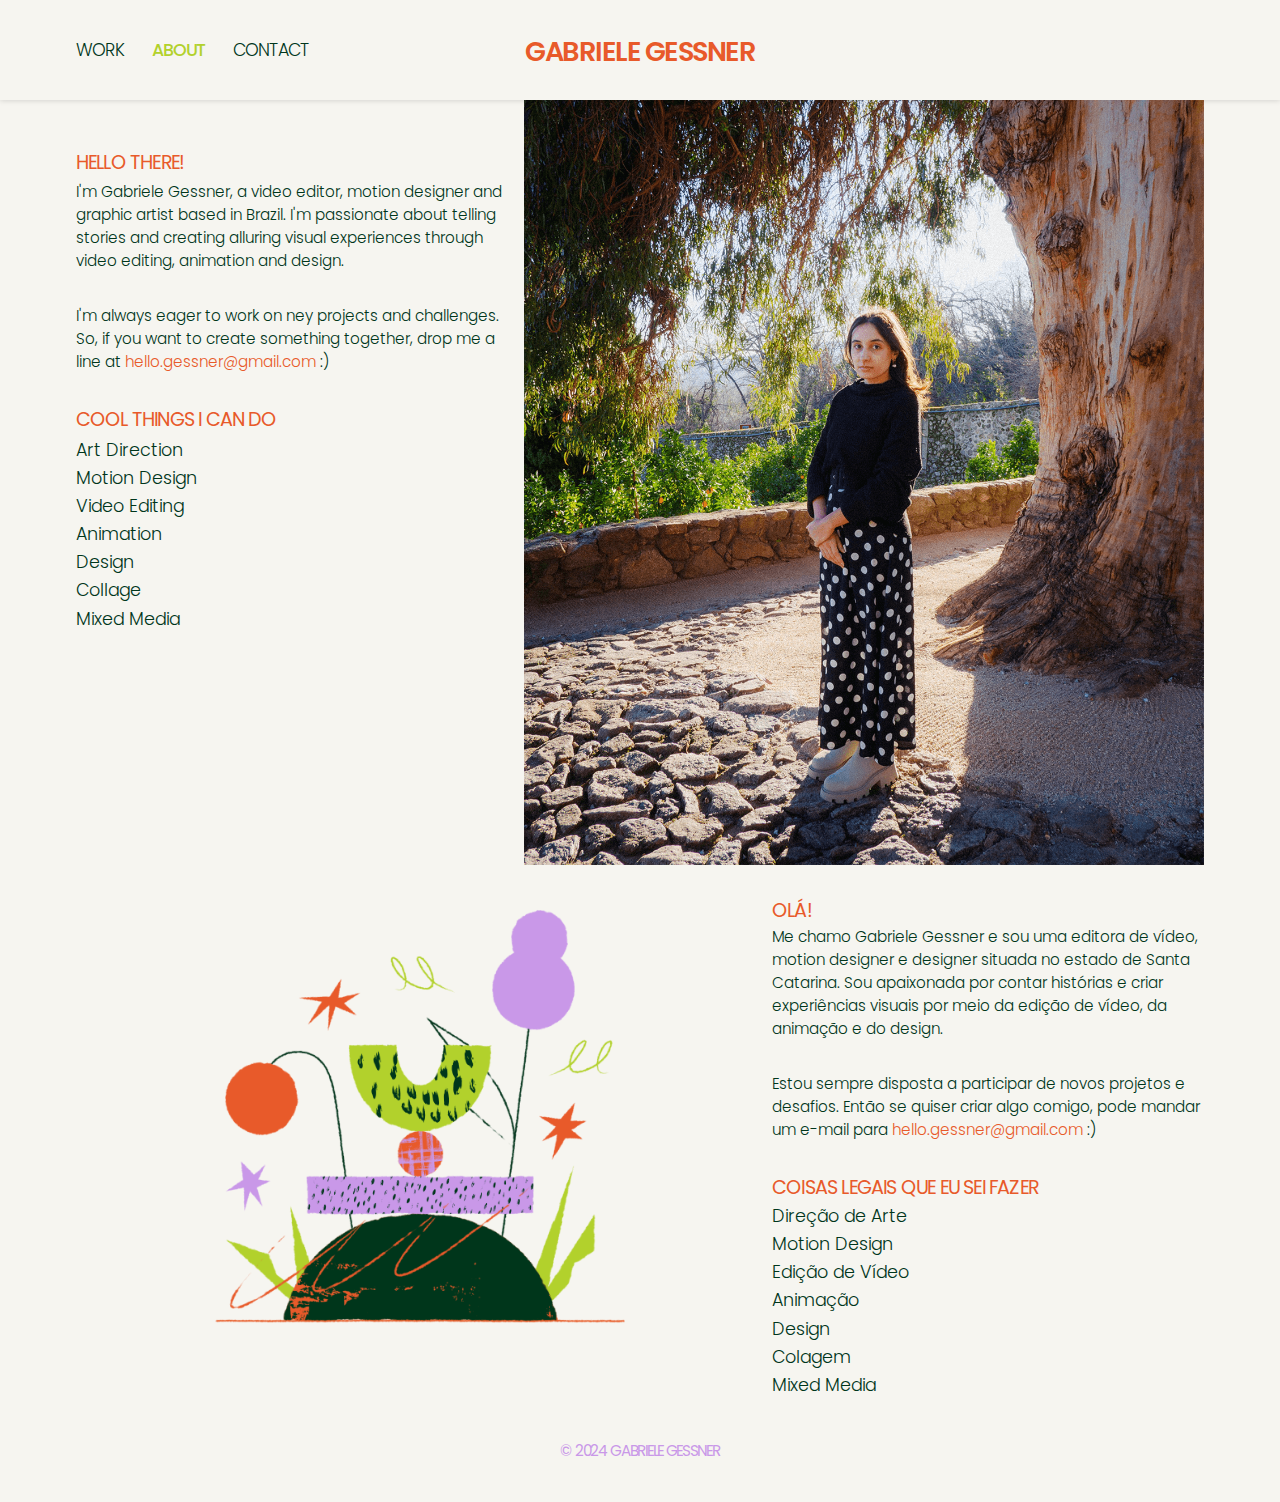
==== about.html @ dcd9f205 "Projeto a ser arrumado" ====
<!DOCTYPE html>
<html lang="en">
<head>
    <meta charset="UTF-8">
    <meta name="viewport" content="width=device-width, initial-scale=1.0">
    <title>Gabriele Gessner - About</title>

    <link rel="shortcut icon" href="imagens/gabriele-gessner-favicon.png" type="image/png">
    <link rel="preconnect" href="https://fonts.googleapis.com">
    <link rel="preconnect" href="https://fonts.gstatic.com" crossorigin>
    <link href="https://fonts.googleapis.com/css2?family=Inter:wght@100..900&family=Poppins:ital,wght@0,100;0,200;0,300;0,400;0,500;0,600;0,700;0,800;0,900;1,100;1,200;1,300;1,400;1,500;1,600;1,700;1,800;1,900&family=Roboto:wght@300;400&display=swap" rel="stylesheet">
    <link rel="stylesheet" href="./css/about.css">
</head>
<body>
    <header class="header--main">
        <nav>
            <ul class="header--main__pages">
                <li><a href="index.html">Work</a></li>
                <li><a href="about.html">About</a></li>
                <li><a href="contact.html">Contact</a></li>
            </ul>
        </nav>
        
        <h1 class="header--main__title"><a href="index.html">Gabriele Gessner</a></h1>

        <nav>
            <ul class="header--main__social">
                <li><a href="https://www.linkedin.com/in/gabrielegessner/" target="_blank"><img src="imagens/linkedin-verde.png" alt="Ícone Linkedin"></a></li>
                <li><a href="https://www.instagram.com/hello.gessner" target="_blank"><img src="imagens/insta-verde.png" alt="Ícone Instagram"></a> </li>
                <li><a href="https://vimeo.com/hellogessner" target="_blank"><img src="imagens/vimeo-verde.png" alt="Ícone Vimeo"></a></li>
            </ul>
        </nav>
    </header>

    <section class="about--wrapper">
        <div class="about--english">
            <h2 class="about--title">Hello There!</h2>
            <p>I'm Gabriele Gessner, a video editor, motion designer and graphic artist based in Brazil. I'm passionate about telling stories and creating alluring visual experiences through video editing, animation and design.</p>
            <p>I'm always eager to work on ney projects and challenges. So, if you want to create something together, drop me a line at <span class="email">hello.gessner@gmail.com</span> :)</p>
            <h2 class="about--title">Cool things I can do</h2>
            <ul>
                <li>Art Direction</li>
                <li>Motion Design</li>
                <li>Video Editing</li>
                <li>Animation</li>
                <li>Design</li>
                <li>Collage</li>
                <li>Mixed Media</li>
            </ul>
        </div>

        <div class="about--english__img">
            <img src="imagens/gabriele.png" alt="">
        </div>
    </section>

    <section class="about--wrapper__pt">
        <div class="about--pt__img">
            <img src="imagens/About-Me-Illustration_00000.png" alt="">
        </div>

        <div class="about--pt">
            <h2 class="about--title__pt">Olá!</h2>
            <p>Me chamo Gabriele Gessner e sou uma editora de vídeo, motion designer e designer situada no estado de Santa Catarina. Sou apaixonada por contar histórias e criar experiências visuais por meio da edição de vídeo, da animação e do design.</p>
            <p>Estou sempre disposta a participar de novos projetos e desafios. Então se quiser criar algo comigo, pode mandar um e-mail para <span class="email">hello.gessner@gmail.com</span> :)</p>
            <h2 class="about--title__pt">Coisas legais que eu sei fazer</h2>
            <ul>
                <li>Direção de Arte</li>
                <li>Motion Design</li>
                <li>Edição de Vídeo</li>
                <li>Animação</li>
                <li>Design</li>
                <li>Colagem</li>
                <li>Mixed Media</li>
            </ul>
        </div>
    </section>

    <footer class="footer--main">
        <p>© 2024 Gabriele Gessner</p>
    </footer>
</body>
</html>
---- css/about.css ----
body {
    font-family: Poppins;
    margin: 0;
    padding: 0;
    background-color: #F6F5F0;
    color: #00361b;
    width: 100%;
}

.header--main {
    display: flex;
    align-items: center; 
    padding-inline: 4.74rem;
    height: 100px;
    box-shadow: 0 1px 5px #00000021;
}

.header--main nav{
    flex: 1;
}

.header--main nav ul {
    display: flex;
    list-style-type: none;
    padding: 0;
}

.header--main__pages{
    gap: 1.75rem;
    font-size: 1.09rem;
    text-transform: uppercase;
    font-weight: 300;
    letter-spacing: -1px;
}

.header--main__pages a {
    text-decoration: none;
    color: inherit;
    transition: color 250ms;
}

.header--main__pages a[href^="about"]{
    color: #b2d12c;
    font-weight: 500;
}

.header--main__pages a:hover:not(a[href^="about"]) {
    color: #e85a2a;
}

.header--main h1 a{
    text-transform: uppercase;
    letter-spacing: -1.5px;
    color: #e85a2a;
    font-size: 1.7rem;
    font-weight: 600;
    text-decoration: none;
    transition: color 200ms;
}

.header--main h1 a:hover {
    color: #b2d12c;
}

.header--main__social {
    gap: 1.55rem;
    justify-content: right;
}

.header--main__social li img{
    width: 0.9rem;
    opacity: 0;
}

.header--main__social a {
    background-size: 0.9rem;
    background-repeat: no-repeat;
    transition: all 250ms;
}

.header--main__social a:has(img[alt$="Linkedin"]){
    background-image: url(../imagens/linkedin-verde.png);
}
.header--main__social a:has(img[alt$="Instagram"]){
    background-image: url(../imagens/insta-verde.png);
}
.header--main__social a:has(img[alt$="Vimeo"]){
    background-image: url(../imagens/vimeo-verde.png);
}

.header--main__social a:has(img[alt$="Linkedin"]):hover{
    background-image: url(../imagens/linkedin-laranja.png);
}
.header--main__social a:has(img[alt$="Instagram"]):hover{
    background-image: url(../imagens/insta-laranja.png);
}
.header--main__social a:has(img[alt$="Vimeo"]):hover{
    background-image: url(../imagens/vimeo-laranja.png);
}


.about--wrapper, .about--wrapper__pt {
    display: flex;
    margin: 0 4.74rem;
}

.about--wrapper {
    gap: 0.8rem;
}

.about--wrapper__pt {
    gap: 6.5rem;
    margin-top: 1.5rem;
}

.about--title, .about--title__pt, .email {
    color: #e85a2a;
}

.about--title, .about--title__pt {
    font-weight: 400;
    font-size: 1.2rem;
    text-transform: uppercase;
    letter-spacing: -0.8px;
    margin-bottom: 0.1rem;
}

.about--title:not(:last-of-type){
    margin: 3rem 0 0.2rem;
}

.about--title__pt {
    margin: 0;
}

.about--english p, .about--pt p {
    font-size: 0.95rem;
    font-weight: 300;
    margin: 0 0 2rem;
}

.about--english__img img{
    width: 42.5rem;
}

.about--pt__img {
    margin-left: 6rem;
}

.about--pt__img img{
    height: 27.915rem;
}

.about--english ul, .about--pt ul {
    list-style-type: none;
    padding: 0;
    margin: 0;
    font-size: 1.1rem;
    font-weight: 300;
    line-height: 1.6;
}

.footer--main {
    color: #c998e8;
    text-align: center;
    padding: 2.5em;
}

.footer--main p {
    margin: 0;
    text-transform: uppercase;
    font-weight: 400;
    letter-spacing: -1.3px;
    font-size: 0.95em;
}
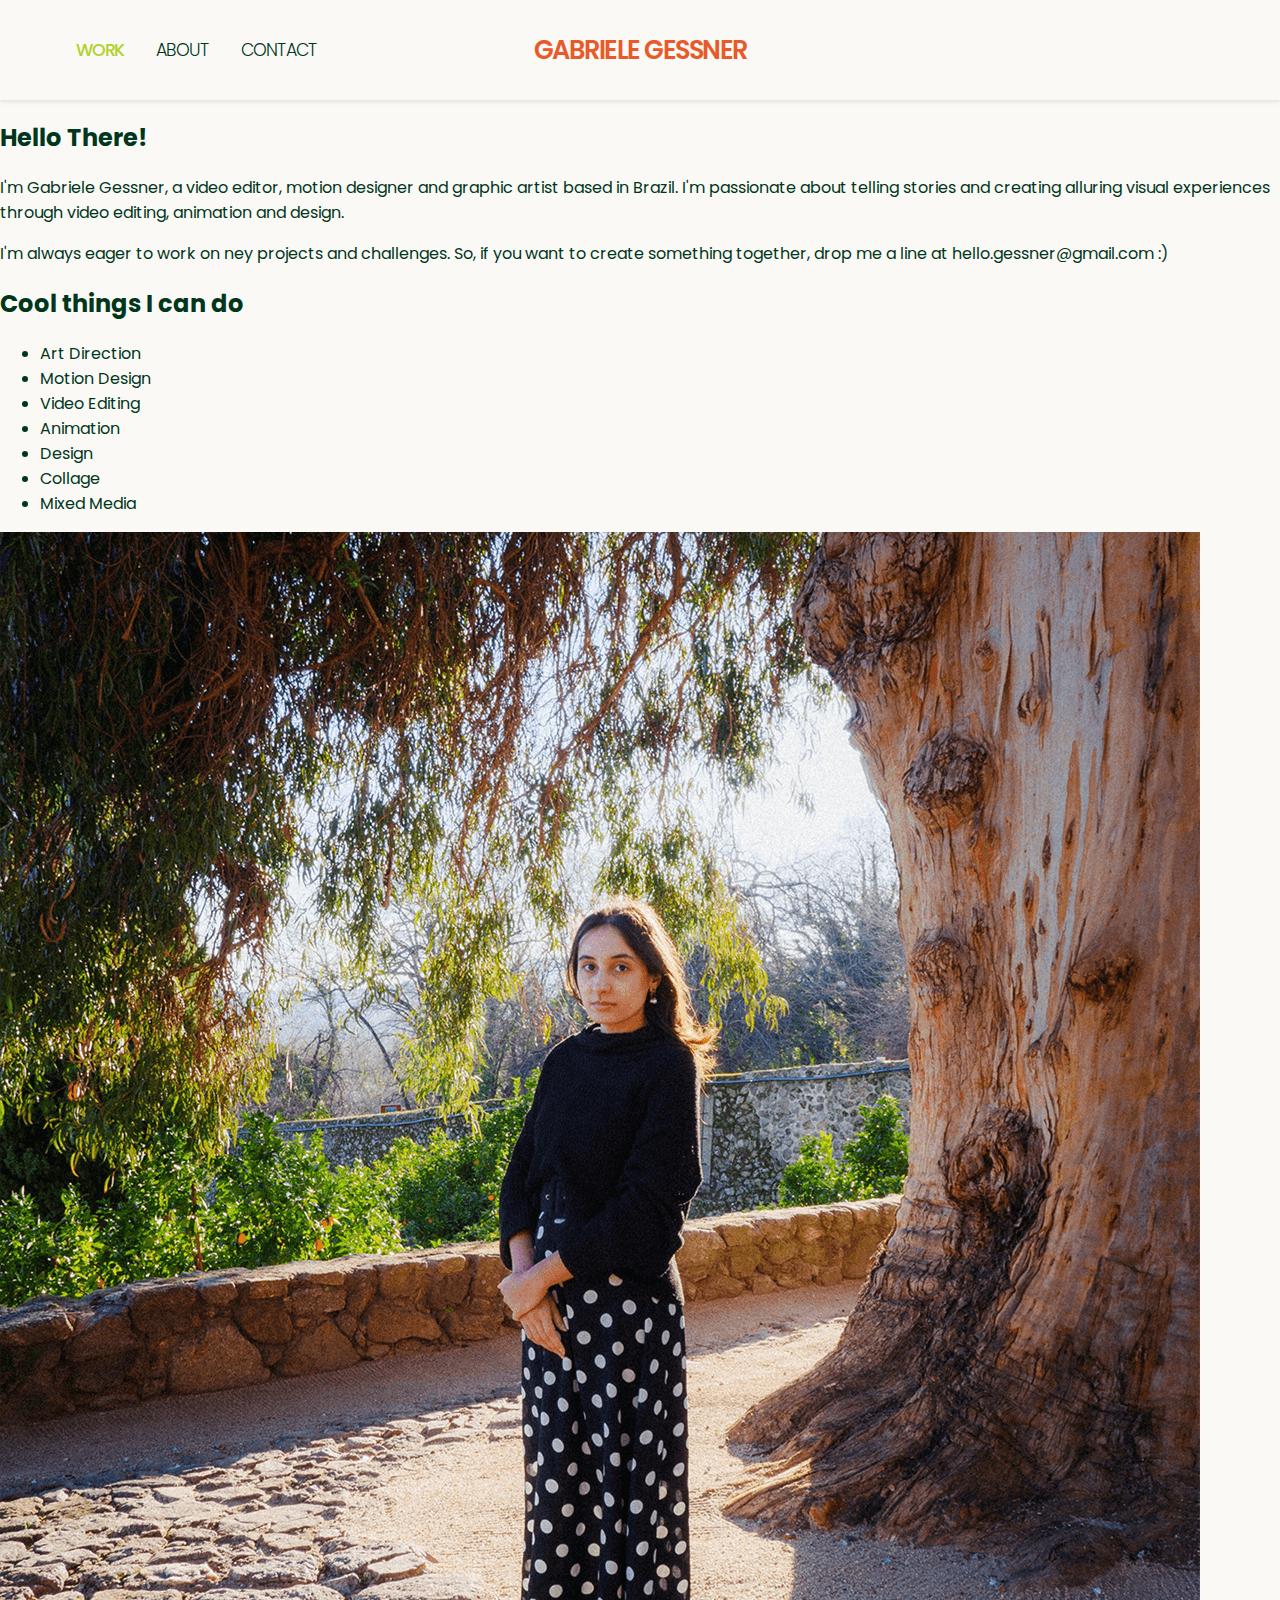
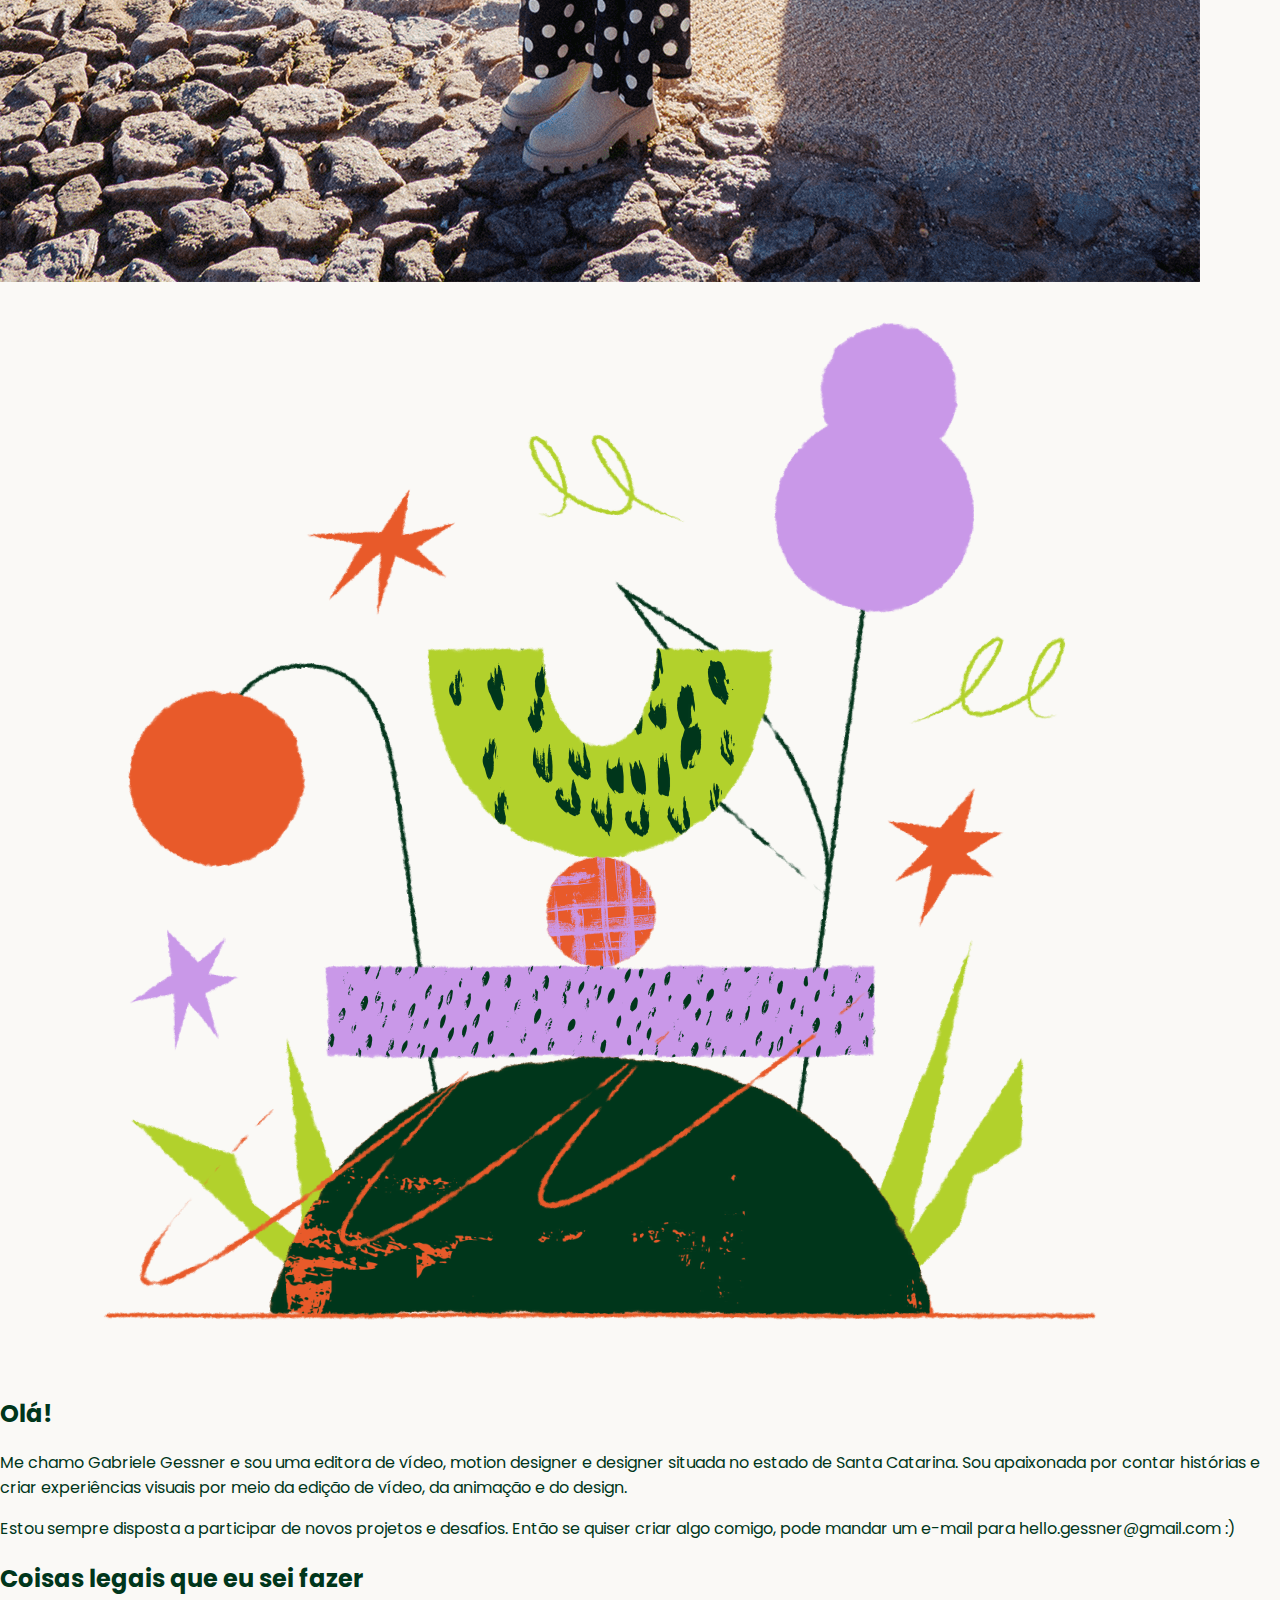
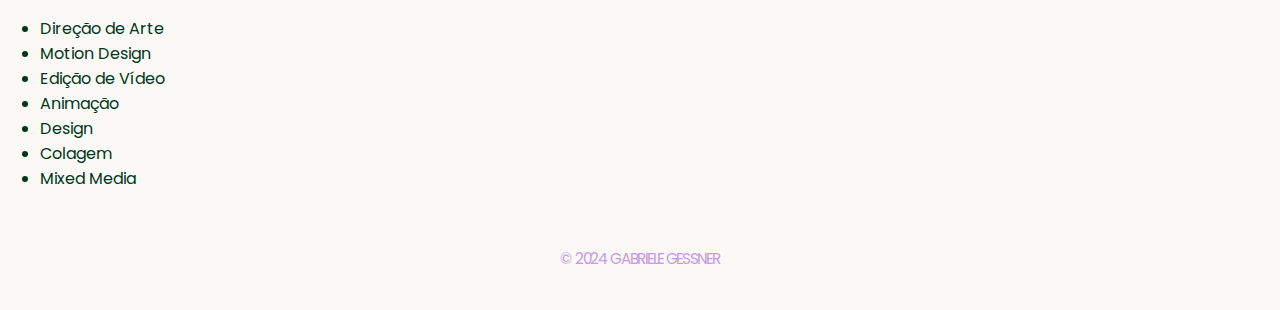
==== commit a66ad8f5: "Tornando responsível" ====
--- a/about.html
+++ b/about.html
@@ -1,5 +1,6 @@
 <!DOCTYPE html>
 <html lang="en">
+
 <head>
     <meta charset="UTF-8">
     <meta name="viewport" content="width=device-width, initial-scale=1.0">
@@ -8,76 +9,98 @@
     <link rel="shortcut icon" href="imagens/gabriele-gessner-favicon.png" type="image/png">
     <link rel="preconnect" href="https://fonts.googleapis.com">
     <link rel="preconnect" href="https://fonts.gstatic.com" crossorigin>
-    <link href="https://fonts.googleapis.com/css2?family=Inter:wght@100..900&family=Poppins:ital,wght@0,100;0,200;0,300;0,400;0,500;0,600;0,700;0,800;0,900;1,100;1,200;1,300;1,400;1,500;1,600;1,700;1,800;1,900&family=Roboto:wght@300;400&display=swap" rel="stylesheet">
-    <link rel="stylesheet" href="./css/about.css">
+    <link
+        href="https://fonts.googleapis.com/css2?family=Inter:wght@100..900&family=Poppins:ital,wght@0,100;0,200;0,300;0,400;0,500;0,600;0,700;0,800;0,900;1,100;1,200;1,300;1,400;1,500;1,600;1,700;1,800;1,900&family=Roboto:wght@300;400&display=swap"
+        rel="stylesheet">
+        <link rel="stylesheet" href="https://cdnjs.cloudflare.com/ajax/libs/font-awesome/6.6.0/css/all.min.css"
+        integrity="sha512-Kc323vGBEqzTmouAECnVceyQqyqdsSiqLQISBL29aUW4U/M7pSPA/gEUZQqv1cwx4OnYxTxve5UMg5GT6L4JJg=="
+        crossorigin="anonymous" referrerpolicy="no-referrer" />
+    <link rel="stylesheet" href="./css/index.css">
 </head>
+
 <body>
-    <header class="header--main">
-        <nav>
-            <ul class="header--main__pages">
-                <li><a href="index.html">Work</a></li>
-                <li><a href="about.html">About</a></li>
-                <li><a href="contact.html">Contact</a></li>
-            </ul>
-        </nav>
-        
-        <h1 class="header--main__title"><a href="index.html">Gabriele Gessner</a></h1>
+    <div class="wrapper">
+        <header class="header--main">
+            <nav class="header--main__nav-pages hide">
+                <ul class="header--main__pages">
+                    <li><a href="index.html">Work</a></li>
+                    <li><a href="about.html">About</a></li>
+                    <li><a href="contact.html">Contact</a></li>
+                </ul>
+            </nav>
 
-        <nav>
-            <ul class="header--main__social">
-                <li><a href="https://www.linkedin.com/in/gabrielegessner/" target="_blank"><img src="imagens/linkedin-verde.png" alt="Ícone Linkedin"></a></li>
-                <li><a href="https://www.instagram.com/hello.gessner" target="_blank"><img src="imagens/insta-verde.png" alt="Ícone Instagram"></a> </li>
-                <li><a href="https://vimeo.com/hellogessner" target="_blank"><img src="imagens/vimeo-verde.png" alt="Ícone Vimeo"></a></li>
-            </ul>
-        </nav>
-    </header>
+            <nav class="header--main__nav-links hide">
+                <ul class="header--main__social">
+                    <li><a href="https://www.linkedin.com/in/gabrielegessner/" target="_blank"><i
+                                class="fa-brands fa-linkedin-in"></i></a></li>
+                    <li><a href="https://www.instagram.com/hello.gessner" target="_blank"><i
+                                class="fa-brands fa-instagram"></i></a></li>
+                    <li><a href="https://vimeo.com/hellogessner" target="_blank"><i
+                                class="fa-brands fa-vimeo-v"></i></a></li>
+                </ul>
+            </nav>
 
-    <section class="about--wrapper">
-        <div class="about--english">
-            <h2 class="about--title">Hello There!</h2>
-            <p>I'm Gabriele Gessner, a video editor, motion designer and graphic artist based in Brazil. I'm passionate about telling stories and creating alluring visual experiences through video editing, animation and design.</p>
-            <p>I'm always eager to work on ney projects and challenges. So, if you want to create something together, drop me a line at <span class="email">hello.gessner@gmail.com</span> :)</p>
-            <h2 class="about--title">Cool things I can do</h2>
-            <ul>
-                <li>Art Direction</li>
-                <li>Motion Design</li>
-                <li>Video Editing</li>
-                <li>Animation</li>
-                <li>Design</li>
-                <li>Collage</li>
-                <li>Mixed Media</li>
-            </ul>
-        </div>
+            <h1 class="header--main__title"><a href="index.html">Gabriele Gessner</a></h1>
 
-        <div class="about--english__img">
-            <img src="imagens/gabriele.png" alt="">
-        </div>
-    </section>
+            <div class="menu"></div>
+        </header>
 
-    <section class="about--wrapper__pt">
-        <div class="about--pt__img">
-            <img src="imagens/About-Me-Illustration_00000.png" alt="">
-        </div>
+        <section class="about--wrapper">
+            <div class="about--english">
+                <h2 class="about--title">Hello There!</h2>
+                <p>I'm Gabriele Gessner, a video editor, motion designer and graphic artist based in Brazil. I'm
+                    passionate about telling stories and creating alluring visual experiences through video editing,
+                    animation and design.</p>
+                <p>I'm always eager to work on ney projects and challenges. So, if you want to create something
+                    together, drop me a line at <span class="email">hello.gessner@gmail.com</span> :)</p>
+                <h2 class="about--title">Cool things I can do</h2>
+                <ul>
+                    <li>Art Direction</li>
+                    <li>Motion Design</li>
+                    <li>Video Editing</li>
+                    <li>Animation</li>
+                    <li>Design</li>
+                    <li>Collage</li>
+                    <li>Mixed Media</li>
+                </ul>
+            </div>
 
-        <div class="about--pt">
-            <h2 class="about--title__pt">Olá!</h2>
-            <p>Me chamo Gabriele Gessner e sou uma editora de vídeo, motion designer e designer situada no estado de Santa Catarina. Sou apaixonada por contar histórias e criar experiências visuais por meio da edição de vídeo, da animação e do design.</p>
-            <p>Estou sempre disposta a participar de novos projetos e desafios. Então se quiser criar algo comigo, pode mandar um e-mail para <span class="email">hello.gessner@gmail.com</span> :)</p>
-            <h2 class="about--title__pt">Coisas legais que eu sei fazer</h2>
-            <ul>
-                <li>Direção de Arte</li>
-                <li>Motion Design</li>
-                <li>Edição de Vídeo</li>
-                <li>Animação</li>
-                <li>Design</li>
-                <li>Colagem</li>
-                <li>Mixed Media</li>
-            </ul>
-        </div>
-    </section>
+            <div class="about--english__img">
+                <img src="imagens/gabriele.png" alt="">
+            </div>
+        </section>
+
+        <section class="about--wrapper__pt">
+            <div class="about--pt__img">
+                <img src="imagens/About-Me-Illustration_00000.png" alt="">
+            </div>
+
+            <div class="about--pt">
+                <h2 class="about--title__pt">Olá!</h2>
+                <p>Me chamo Gabriele Gessner e sou uma editora de vídeo, motion designer e designer situada no estado de
+                    Santa Catarina. Sou apaixonada por contar histórias e criar experiências visuais por meio da edição
+                    de vídeo, da animação e do design.</p>
+                <p>Estou sempre disposta a participar de novos projetos e desafios. Então se quiser criar algo comigo,
+                    pode mandar um e-mail para <span class="email">hello.gessner@gmail.com</span> :)</p>
+                <h2 class="about--title__pt">Coisas legais que eu sei fazer</h2>
+                <ul>
+                    <li>Direção de Arte</li>
+                    <li>Motion Design</li>
+                    <li>Edição de Vídeo</li>
+                    <li>Animação</li>
+                    <li>Design</li>
+                    <li>Colagem</li>
+                    <li>Mixed Media</li>
+                </ul>
+            </div>
+        </section>
+    </div>
 
     <footer class="footer--main">
         <p>© 2024 Gabriele Gessner</p>
     </footer>
+
+    <script src="./js/hamburguer.js"></script>
 </body>
+
 </html>--- a/css/index.css
+++ b/css/index.css
@@ -0,0 +1,321 @@
+body {
+    font-family: Poppins;
+    margin: 0;
+    padding: 0;
+    background-color: #faf9f6;
+    color: #00361b;
+    width: 100%;
+    min-height: 100vh;
+    display: flex;
+    flex-direction: column;
+    justify-content: space-between;
+}
+
+h1 {
+    margin: 0;
+}
+
+.header--main {
+    display: flex;
+    align-items: center;
+    padding-inline: 4.74rem;
+    height: 100px;
+    box-shadow: 0 1px 5px #00000021;
+    justify-content: center;
+}
+
+.header--main nav ul {
+    display: flex;
+    list-style-type: none;
+    padding: 0;
+}
+
+.hide {
+    display: none;
+}
+
+.header--main__pages {
+    flex-direction: column;
+    /* gap: 1.75rem; */
+    font-size: 1.09rem;
+    text-transform: uppercase;
+    font-weight: 300;
+    letter-spacing: -1px;
+    position: absolute;
+    z-index: 100;
+    right: 0;
+    left: 0;
+    background-color: #faf9f6;
+    min-height: 70%;
+    justify-content: center;
+    padding-bottom: 10rem;
+}
+
+.header--main__pages li {
+    display: block;
+    width: 100%;
+    text-align: center;
+    padding: 1rem 0;
+}
+
+.header--main__social {
+    position: absolute;
+    margin: 0;
+    z-index: 100;
+    bottom: 0;
+    left: 0;
+    right: 0;
+    top: 550px;
+    background-color: #faf9f6;
+    justify-content: center;
+    gap: 1.55rem;
+}
+
+.header--main__social li {
+    font-size: 1.3rem;
+    height: fit-content;
+}
+
+.header--main__pages a {
+    text-decoration: none;
+    color: inherit;
+    transition: color 250ms;
+}
+
+.header--main__pages a[href^="index"] {
+    color: #b2d12c;
+    font-weight: 500;
+}
+
+.header--main__pages a:hover:not(a[href^="index"]) {
+    color: #e85a2a;
+}
+
+.header--main__title {
+    font-size: 1.3rem;
+    letter-spacing: -1.5px;
+    font-weight: 600;
+    text-transform: uppercase;
+}
+
+.header--main__title a {
+    color: #e85a2a;
+    text-decoration: none;
+    transition: color 200ms;
+}
+
+.header--main__title a:hover {
+    color: #b2d12c;
+}
+
+.header--main__nav-links {
+    order: 1;
+}
+
+
+.header--main__social a {
+    background-size: 0.9rem;
+    background-repeat: no-repeat;
+    transition: all 250ms;
+    color: #00361b;
+}
+
+.header--main__social a i:hover {
+    color: #e85a2a;
+}
+
+.header--main__menu {
+    cursor: pointer;
+    height: 19px;
+    width: max-content;
+    position: absolute;
+    right: 1rem;
+}
+
+.menu {
+    height: 3px;
+    width: 22px;
+    background-color: #e85a2a;
+    position: relative;
+    cursor: pointer;
+    position: absolute;
+    right: 1rem;
+}
+
+.menu::after,
+.menu::before {
+    content: "";
+    height: 2px;
+    width: 22px;
+    display: inline-block;
+    background-color: #e85a2a;
+    position: absolute;
+}
+
+.menu::after {
+    transform: translateY(6px);
+}
+
+.menu::before {
+    transform: translateY(-6px);
+}
+
+.main--work {
+    display: grid;
+    grid-template-columns: repeat(12, 1fr);
+    grid-template-rows: auto;
+}
+
+.main--work article {
+    width: 100%;
+    background-size: contain;
+    background-repeat: no-repeat;
+}
+
+.main--work__eco {
+    background-image: url(../imagens/Ecossistemas-da-Inovacao-SHOT-01.gif);
+}
+
+.main--work__lara {
+    background-image: url(../imagens/Lara-a-Lagarta-SHOT-03.gif);
+}
+
+.main--work__ppga {
+    background-image: url(../imagens/PPGA-20-Anos-SHOT-02.gif);
+}
+
+.main--work article a img {
+    width: 100%;
+    display: block;
+    opacity: 0;
+    transition: all 200ms ease;
+}
+
+.main--work a {
+    position: relative;
+}
+
+.work--content {
+    position: absolute;
+    z-index: 1;
+    background-color: #00361ba2;
+    width: 100%;
+    height: 100%;
+    display: flex;
+    flex-direction: column;
+    justify-content: center;
+    align-items: center;
+    color: white;
+    text-transform: uppercase;
+    opacity: 0;
+    transition: all 200ms ease;
+}
+
+.main--work article a:hover img,
+.main--work article a:hover .work--content {
+    opacity: 1;
+}
+
+.work--content__title,
+.work--content__p {
+    margin: -0.25em;
+}
+
+.work--content__title {
+    font-weight: 500;
+    letter-spacing: -1.5px;
+    line-height: 0.9;
+    width: 100%;
+    text-align: center;
+}
+
+.work--content__p {
+    font-weight: 300;
+    font-size: 0.85em;
+    margin-top: 0.5rem;
+}
+
+.footer--main {
+    color: #c998e8;
+    text-align: center;
+    padding: 2.5em;
+}
+
+.footer--main p {
+    margin: 0;
+    text-transform: uppercase;
+    font-weight: 400;
+    letter-spacing: -1.3px;
+    font-size: 0.95em;
+}
+
+.sm-12 {
+    grid-column: 1 / -1;
+}
+
+@media screen and (min-width: 33.8125em) {
+    .md-6 {
+        grid-column: span 6;
+    }
+
+    .header--main__title a {
+        font-size: 1.6rem;
+    }
+
+    .work--content__title {
+        font-size: 1rem;
+    }
+
+    .footer--main {
+        justify-self: flex-end;
+    }
+}
+
+@media screen and (min-width: 58.25em) {
+    .lg-4 {
+        grid-column: span 4;
+    }
+
+    .work--content__title {
+        font-size: 1.6rem;
+    }
+
+    .header--main nav {
+        display: block;
+        flex: 1;
+    }
+
+    .menu {
+        display: none;
+    }
+
+    .header--main__pages {
+        position: initial;
+        flex-direction: row;
+        gap: 2rem;
+        z-index: initial;
+        background-color: initial;
+        min-height: initial;
+        justify-content: initial;
+        padding-bottom: initial;
+    }
+
+    .header--main__pages li {
+        display: initial;
+        width: initial;
+        text-align: initial;
+        padding: initial;
+    }
+
+    .header--main__social {
+        position: initial;
+        background-color: #faf9f6;
+        justify-content: flex-end;
+        gap: 1.55rem;
+    }
+
+    .header--main__social li {
+        font-size: initial;
+        height: fit-content;
+    }
+}